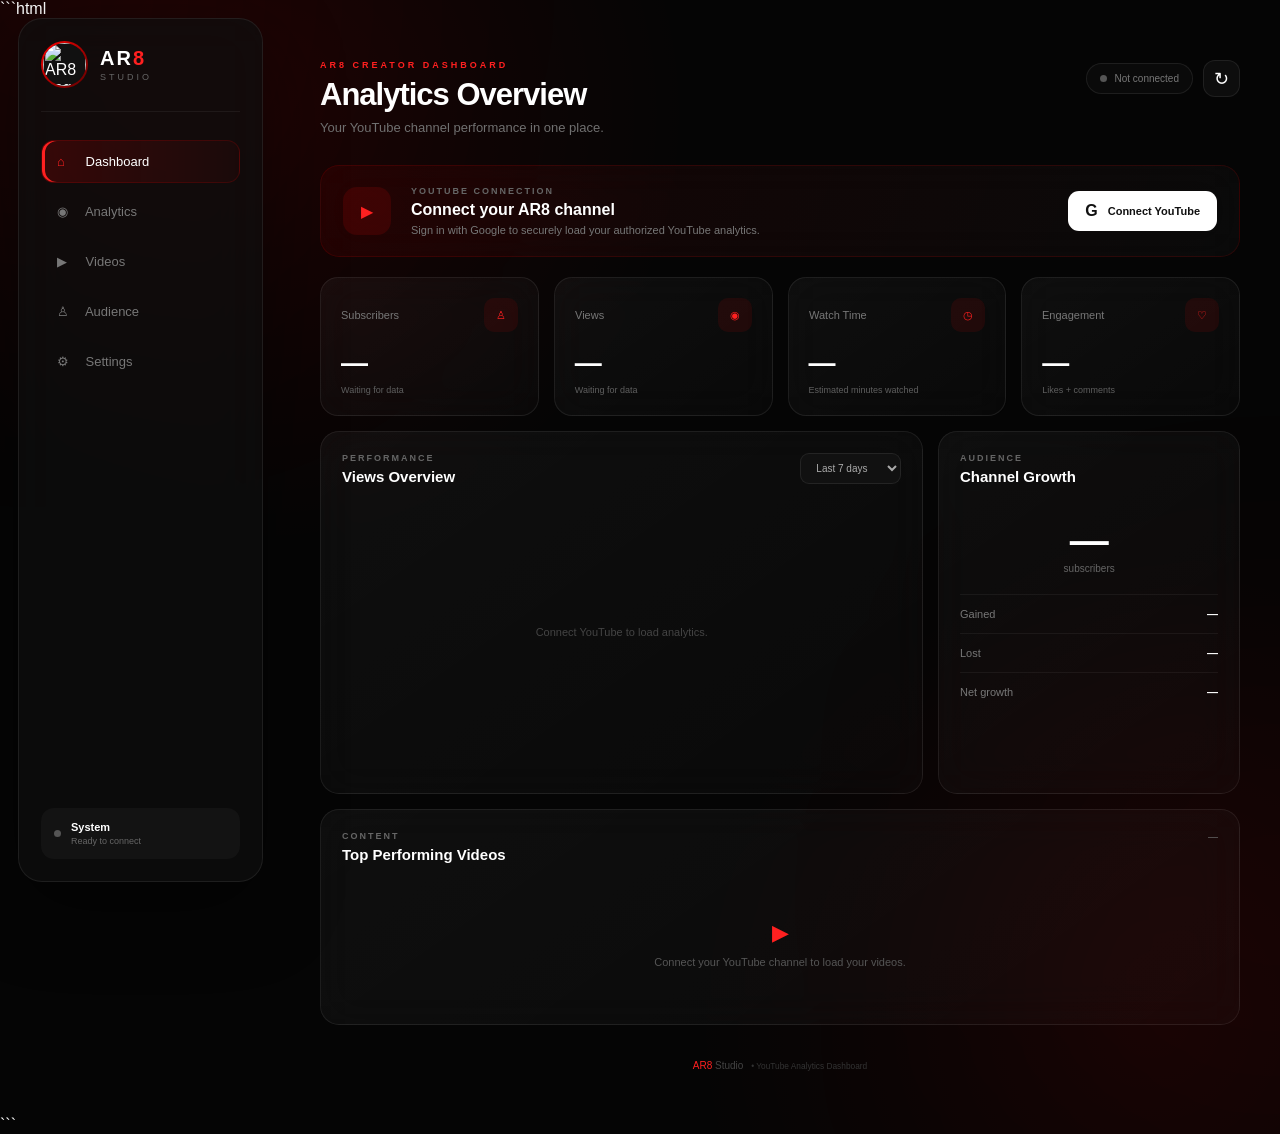
==== index.html @ e1defdbb "Rename Chromatic.html to index.html" ====
```html
<!DOCTYPE html>
<html lang="en">
<head>
    <meta charset="UTF-8">
    <meta name="viewport" content="width=device-width, initial-scale=1.0">

    <title>AR8 Studio — Analytics</title>

    <link rel="stylesheet" href="style.css">
</head>

<body>

    <!-- Background -->
    <div class="bg-glow glow-one"></div>
    <div class="bg-glow glow-two"></div>


    <!-- =========================
         SIDEBAR
    ========================== -->

    <aside class="sidebar">

        <div class="brand">

            <div class="logo-wrap">
                <!-- নিজের logo এখানে বসাবে -->
                <img
                    src="YOUR_LOGO_URL"
                    alt="AR8 Logo"
                >
            </div>

            <div>
                <h2>AR<span>8</span></h2>
                <p>STUDIO</p>
            </div>

        </div>


        <nav class="navigation">

            <button class="nav-item active">
                <span>⌂</span>
                Dashboard
            </button>

            <button class="nav-item">
                <span>◉</span>
                Analytics
            </button>

            <button class="nav-item">
                <span>▶</span>
                Videos
            </button>

            <button class="nav-item">
                <span>♙</span>
                Audience
            </button>

            <button class="nav-item">
                <span>⚙</span>
                Settings
            </button>

        </nav>


        <div class="sidebar-bottom">

            <div class="connection">

                <span class="status-dot"></span>

                <div>
                    <strong>System</strong>
                    <small>Ready to connect</small>
                </div>

            </div>

        </div>

    </aside>



    <!-- =========================
         MAIN
    ========================== -->

    <main class="main">


        <!-- TOPBAR -->

        <header class="topbar">

            <div>

                <div class="eyebrow">
                    AR8 CREATOR DASHBOARD
                </div>

                <h1>
                    Analytics Overview
                </h1>

                <p>
                    Your YouTube channel performance in one place.
                </p>

            </div>


            <div class="top-actions">

                <div class="last-update">
                    <span class="status-dot"></span>
                    <span id="updateText">
                        Not connected
                    </span>
                </div>

                <button
                    id="refreshBtn"
                    class="icon-button"
                    title="Refresh"
                >
                    ↻
                </button>

            </div>

        </header>



        <!-- =========================
             LOGIN
        ========================== -->

        <section
            id="loginCard"
            class="login-card"
        >

            <div class="login-icon">
                ▶
            </div>

            <div class="login-content">

                <span class="section-label">
                    YOUTUBE CONNECTION
                </span>

                <h2>
                    Connect your AR8 channel
                </h2>

                <p>
                    Sign in with Google to securely load your
                    authorized YouTube analytics.
                </p>

            </div>


            <button
                id="googleLogin"
                class="google-button"
            >
                <span class="google-icon">G</span>
                Connect YouTube
            </button>

        </section>



        <!-- =========================
             STATS
        ========================== -->

        <section class="stats-grid">


            <article class="stat-card">

                <div class="stat-heading">

                    <span>
                        Subscribers
                    </span>

                    <div class="stat-icon">
                        ♙
                    </div>

                </div>

                <strong id="subscribers">
                    —
                </strong>

                <small id="subscriberGrowth">
                    Waiting for data
                </small>

            </article>



            <article class="stat-card">

                <div class="stat-heading">

                    <span>
                        Views
                    </span>

                    <div class="stat-icon">
                        ◉
                    </div>

                </div>

                <strong id="views">
                    —
                </strong>

                <small id="viewGrowth">
                    Waiting for data
                </small>

            </article>



            <article class="stat-card">

                <div class="stat-heading">

                    <span>
                        Watch Time
                    </span>

                    <div class="stat-icon">
                        ◷
                    </div>

                </div>

                <strong id="watchTime">
                    —
                </strong>

                <small>
                    Estimated minutes watched
                </small>

            </article>



            <article class="stat-card">

                <div class="stat-heading">

                    <span>
                        Engagement
                    </span>

                    <div class="stat-icon">
                        ♡
                    </div>

                </div>

                <strong id="engagement">
                    —
                </strong>

                <small>
                    Likes + comments
                </small>

            </article>

        </section>



        <!-- =========================
             ANALYTICS
        ========================== -->

        <section class="dashboard-grid">


            <article class="panel analytics-panel">

                <div class="panel-header">

                    <div>

                        <span class="section-label">
                            PERFORMANCE
                        </span>

                        <h2>
                            Views Overview
                        </h2>

                    </div>


                    <select id="dateRange">

                        <option value="7">
                            Last 7 days
                        </option>

                        <option value="28">
                            Last 28 days
                        </option>

                        <option value="90">
                            Last 90 days
                        </option>

                    </select>

                </div>


                <div
                    id="viewsChart"
                    class="chart"
                >

                    <div class="chart-empty">
                        Connect YouTube to load analytics.
                    </div>

                </div>

            </article>



            <!-- AUDIENCE -->

            <article class="panel audience-panel">

                <div class="panel-header">

                    <div>

                        <span class="section-label">
                            AUDIENCE
                        </span>

                        <h2>
                            Channel Growth
                        </h2>

                    </div>

                </div>


                <div class="audience-main">

                    <strong id="audienceNumber">
                        —
                    </strong>

                    <span>
                        subscribers
                    </span>

                </div>


                <div class="metric-row">

                    <span>
                        Gained
                    </span>

                    <strong id="gained">
                        —
                    </strong>

                </div>


                <div class="metric-row">

                    <span>
                        Lost
                    </span>

                    <strong id="lost">
                        —
                    </strong>

                </div>


                <div class="metric-row">

                    <span>
                        Net growth
                    </span>

                    <strong id="netGrowth">
                        —
                    </strong>

                </div>

            </article>

        </section>



        <!-- =========================
             TOP VIDEOS
        ========================== -->

        <section class="panel videos-panel">

            <div class="panel-header">

                <div>

                    <span class="section-label">
                        CONTENT
                    </span>

                    <h2>
                        Top Performing Videos
                    </h2>

                </div>

                <span
                    id="videoCount"
                    class="muted"
                >
                    —
                </span>

            </div>


            <div
                id="videosList"
                class="videos-list"
            >

                <div class="empty-state">

                    <div>
                        ▶
                    </div>

                    <p>
                        Connect your YouTube channel
                        to load your videos.
                    </p>

                </div>

            </div>

        </section>



        <!-- =========================
             FOOTER
        ========================== -->

        <footer>

            <span>AR8</span> Studio

            <small>
                • YouTube Analytics Dashboard
            </small>

        </footer>


    </main>


    <script src="app.js"></script>

</body>
</html>
```
---- style.css ----
* {
    margin: 0;
    padding: 0;
    box-sizing: border-box;
}

:root {
    --red: #ff2020;
    --red-dark: #b40000;

    --bg: #050505;
    --panel: rgba(18, 18, 18, 0.72);

    --border: rgba(255, 255, 255, 0.08);

    --text: #ffffff;
    --muted: #858585;
}

body {
    min-height: 100vh;

    background:
        radial-gradient(
            circle at 20% 10%,
            rgba(255, 0, 0, 0.08),
            transparent 30%
        ),
        radial-gradient(
            circle at 90% 90%,
            rgba(255, 0, 0, 0.06),
            transparent 30%
        ),
        var(--bg);

    color: var(--text);

    font-family:
        Inter,
        Arial,
        Helvetica,
        sans-serif;

    overflow-x: hidden;
}


/* =========================
   BACKGROUND
========================= */

.bg-glow {
    position: fixed;

    width: 400px;
    height: 400px;

    border-radius: 50%;

    filter: blur(150px);

    pointer-events: none;

    z-index: -1;
}

.glow-one {
    top: -200px;
    left: -150px;

    background: rgba(255, 0, 0, 0.12);
}

.glow-two {
    right: -200px;
    bottom: -200px;

    background: rgba(255, 0, 0, 0.08);
}


/* =========================
   SIDEBAR
========================= */

.sidebar {
    position: fixed;

    top: 18px;
    left: 18px;

    width: 245px;
    height: calc(100vh - 36px);

    padding: 22px;

    background:
        rgba(15, 15, 15, 0.72);

    border:
        1px solid var(--border);

    border-radius: 24px;

    backdrop-filter: blur(25px);

    box-shadow:
        0 25px 80px rgba(0, 0, 0, 0.45);

    display: flex;
    flex-direction: column;

    z-index: 10;
}


/* BRAND */

.brand {
    display: flex;

    align-items: center;

    gap: 12px;

    padding-bottom: 23px;

    border-bottom:
        1px solid rgba(255,255,255,0.06);
}

.logo-wrap {
    width: 47px;
    height: 47px;

    border-radius: 50%;

    padding: 2px;

    background:
        linear-gradient(
            135deg,
            #ff0000,
            #5e0000
        );
}

.logo-wrap img {
    width: 100%;
    height: 100%;

    border-radius: 50%;

    object-fit: cover;

    background: #111;
}

.brand h2 {
    font-size: 20px;

    letter-spacing: 2px;
}

.brand h2 span {
    color: var(--red);
}

.brand p {
    margin-top: 2px;

    color: #666;

    font-size: 9px;

    letter-spacing: 3px;
}


/* NAV */

.navigation {
    margin-top: 28px;

    display: flex;
    flex-direction: column;

    gap: 7px;
}

.nav-item {
    width: 100%;

    padding: 13px 15px;

    border: 1px solid transparent;

    border-radius: 13px;

    background: transparent;

    color: #777;

    text-align: left;

    font-size: 13px;

    cursor: pointer;

    transition: 0.25s;
}

.nav-item span {
    display: inline-block;

    width: 25px;

    color: #777;
}

.nav-item:hover {
    color: white;

    background:
        rgba(255,255,255,0.04);
}

.nav-item.active {
    color: white;

    background:
        linear-gradient(
            90deg,
            rgba(255,0,0,0.16),
            rgba(255,0,0,0.04)
        );

    border-color:
        rgba(255,0,0,0.15);

    box-shadow:
        inset 3px 0 var(--red);
}

.nav-item.active span {
    color: var(--red);
}


/* SIDEBAR BOTTOM */

.sidebar-bottom {
    margin-top: auto;
}

.connection {
    display: flex;

    align-items: center;

    gap: 10px;

    padding: 13px;

    border-radius: 13px;

    background:
        rgba(255,255,255,0.03);
}

.connection strong {
    display: block;

    font-size: 11px;
}

.connection small {
    display: block;

    margin-top: 3px;

    color: #666;

    font-size: 9px;
}

.status-dot {
    width: 7px;
    height: 7px;

    flex-shrink: 0;

    border-radius: 50%;

    background: #555;
}


/* =========================
   MAIN
========================= */

.main {
    margin-left: 280px;

    padding:
        42px 40px 25px;

    max-width: 1550px;
}


/* TOPBAR */

.topbar {
    display: flex;

    align-items: flex-start;
    justify-content: space-between;

    gap: 20px;

    margin-bottom: 30px;
}

.eyebrow {
    margin-bottom: 7px;

    color: var(--red);

    font-size: 9px;

    letter-spacing: 3px;

    font-weight: 700;
}

.topbar h1 {
    font-size: 31px;

    letter-spacing: -1px;
}

.topbar p {
    margin-top: 7px;

    color: #707070;

    font-size: 13px;
}

.top-actions {
    display: flex;

    align-items: center;

    gap: 10px;
}

.last-update {
    display: flex;

    align-items: center;

    gap: 8px;

    padding: 9px 13px;

    border:
        1px solid var(--border);

    border-radius: 30px;

    background:
        rgba(255,255,255,0.025);

    color: #777;

    font-size: 10px;
}

.icon-button {
    width: 37px;
    height: 37px;

    border:
        1px solid var(--border);

    border-radius: 12px;

    background:
        rgba(255,255,255,0.035);

    color: white;

    font-size: 18px;

    cursor: pointer;

    transition: 0.2s;
}

.icon-button:hover {
    border-color:
        rgba(255,0,0,0.3);

    color: var(--red);
}


/* =========================
   LOGIN CARD
========================= */

.login-card {
    display: flex;

    align-items: center;

    gap: 20px;

    margin-bottom: 20px;

    padding: 20px 22px;

    border:
        1px solid rgba(255,0,0,0.13);

    border-radius: 19px;

    background:
        linear-gradient(
            110deg,
            rgba(255,0,0,0.07),
            rgba(255,255,255,0.025)
        );

    backdrop-filter: blur(20px);
}

.login-icon {
    width: 48px;
    height: 48px;

    display: flex;

    align-items: center;
    justify-content: center;

    flex-shrink: 0;

    border-radius: 14px;

    background:
        rgba(255,0,0,0.12);

    color: var(--red);
}

.login-content {
    flex: 1;
}

.section-label {
    color: #666;

    font-size: 9px;

    letter-spacing: 2px;

    font-weight: 700;
}

.login-content h2 {
    margin-top: 5px;

    font-size: 16px;
}

.login-content p {
    margin-top: 5px;

    color: #777;

    font-size: 11px;
}

.google-button {
    display: flex;

    align-items: center;

    gap: 10px;

    padding: 11px 17px;

    border: 0;

    border-radius: 11px;

    background: white;

    color: #111;

    font-weight: 700;

    font-size: 11px;

    cursor: pointer;

    transition: 0.2s;
}

.google-button:hover {
    transform: translateY(-2px);

    box-shadow:
        0 10px 30px rgba(255,255,255,0.12);
}

.google-icon {
    font-size: 16px;
}


/* =========================
   STATS
========================= */

.stats-grid {
    display: grid;

    grid-template-columns:
        repeat(4, 1fr);

    gap: 15px;

    margin-bottom: 15px;
}

.stat-card,
.panel {
    background:
        linear-gradient(
            145deg,
            rgba(255,255,255,0.045),
            rgba(255,255,255,0.018)
        );

    border:
        1px solid var(--border);

    backdrop-filter: blur(20px);
}

.stat-card {
    padding: 20px;

    border-radius: 18px;

    transition: 0.25s;
}

.stat-card:hover {
    transform: translateY(-3px);

    border-color:
        rgba(255,0,0,0.2);
}

.stat-heading {
    display: flex;

    align-items: center;
    justify-content: space-between;

    color: #777;

    font-size: 11px;
}

.stat-icon {
    width: 34px;
    height: 34px;

    display: flex;

    align-items: center;
    justify-content: center;

    border-radius: 10px;

    background:
        rgba(255,0,0,0.09);

    color: var(--red);
}

.stat-card > strong {
    display: block;

    margin-top: 16px;

    font-size: 27px;
}

.stat-card > small {
    display: block;

    margin-top: 6px;

    color: #5f5f5f;

    font-size: 9px;
}


/* =========================
   PANELS
========================= */

.dashboard-grid {
    display: grid;

    grid-template-columns:
        2fr 1fr;

    gap: 15px;

    margin-bottom: 15px;
}

.panel {
    padding: 21px;

    border-radius: 19px;
}

.panel-header {
    display: flex;

    align-items: flex-start;
    justify-content: space-between;

    gap: 20px;

    margin-bottom: 22px;
}

.panel-header h2 {
    margin-top: 5px;

    font-size: 15px;
}

.muted {
    color: #666;

    font-size: 10px;
}

select {
    padding: 8px 11px;

    border:
        1px solid var(--border);

    border-radius: 9px;

    background: #111;

    color: #aaa;

    font-size: 10px;

    outline: none;
}


/* =========================
   CHART
========================= */

.chart {
    height: 265px;

    display: flex;

    align-items: flex-end;

    gap: 8px;

    padding:
        10px 4px 25px;
}

.chart-empty {
    width: 100%;
    height: 100%;

    display: flex;

    align-items: center;
    justify-content: center;

    color: #444;

    font-size: 11px;
}


/* =========================
   AUDIENCE
========================= */

.audience-main {
    padding: 12px 0 20px;

    text-align: center;
}

.audience-main strong {
    display: block;

    font-size: 39px;
}

.audience-main span {
    color: #666;

    font-size: 10px;
}

.metric-row {
    display: flex;

    align-items: center;
    justify-content: space-between;

    padding: 13px 0;

    border-top:
        1px solid rgba(255,255,255,0.05);

    color: #777;

    font-size: 11px;
}

.metric-row strong {
    color: white;
}


/* =========================
   VIDEOS
========================= */

.videos-panel {
    margin-bottom: 15px;
}

.videos-list {
    display: flex;

    flex-direction: column;

    gap: 7px;
}

.empty-state {
    padding: 35px;

    text-align: center;

    color: #555;

    font-size: 11px;
}

.empty-state div {
    margin-bottom: 10px;

    color: var(--red);

    font-size: 22px;
}

.video-row {
    display: flex;

    align-items: center;

    gap: 13px;

    padding: 9px;

    border-radius: 12px;

    transition: 0.2s;
}

.video-row:hover {
    background:
        rgba(255,255,255,0.035);
}

.video-thumb {
    width: 100px;
    height: 57px;

    object-fit: cover;

    border-radius: 8px;

    background: #111;
}

.video-info {
    flex: 1;

    min-width: 0;
}

.video-info h3 {
    overflow: hidden;

    white-space: nowrap;
    text-overflow: ellipsis;

    font-size: 11px;
}

.video-info p {
    margin-top: 5px;

    color: #666;

    font-size: 9px;
}

.video-views {
    color: #aaa;

    font-size: 10px;
}


/* =========================
   FOOTER
========================= */

footer {
    padding: 20px 0;

    color: #444;

    text-align: center;

    font-size: 10px;
}

footer span {
    color: var(--red);
}

footer small {
    margin-left: 5px;

    color: #333;
}


/* =========================
   RESPONSIVE
========================= */

@media (max-width: 1150px) {

    .stats-grid {
        grid-template-columns:
            repeat(2, 1fr);
    }

    .dashboard-grid {
        grid-template-columns: 1fr;
    }
}


@media (max-width: 750px) {

    .sidebar {
        position: relative;

        top: auto;
        left: auto;

        width: calc(100% - 20px);
        height: auto;

        margin: 10px;

        border-radius: 20px;
    }

    .main {
        margin-left: 0;

        padding: 25px 15px;
    }

    .navigation {
        flex-direction: row;

        overflow-x: auto;
    }

    .nav-item {
        min-width: 110px;
    }

    .topbar {
        flex-direction: column;
    }

    .stats-grid {
        grid-template-columns: 1fr;
    }

    .login-card {
        flex-direction: column;

        align-items: flex-start;
    }

    .google-button {
        width: 100%;

        justify-content: center;
    }

    .video-views {
        display: none;
    }
}
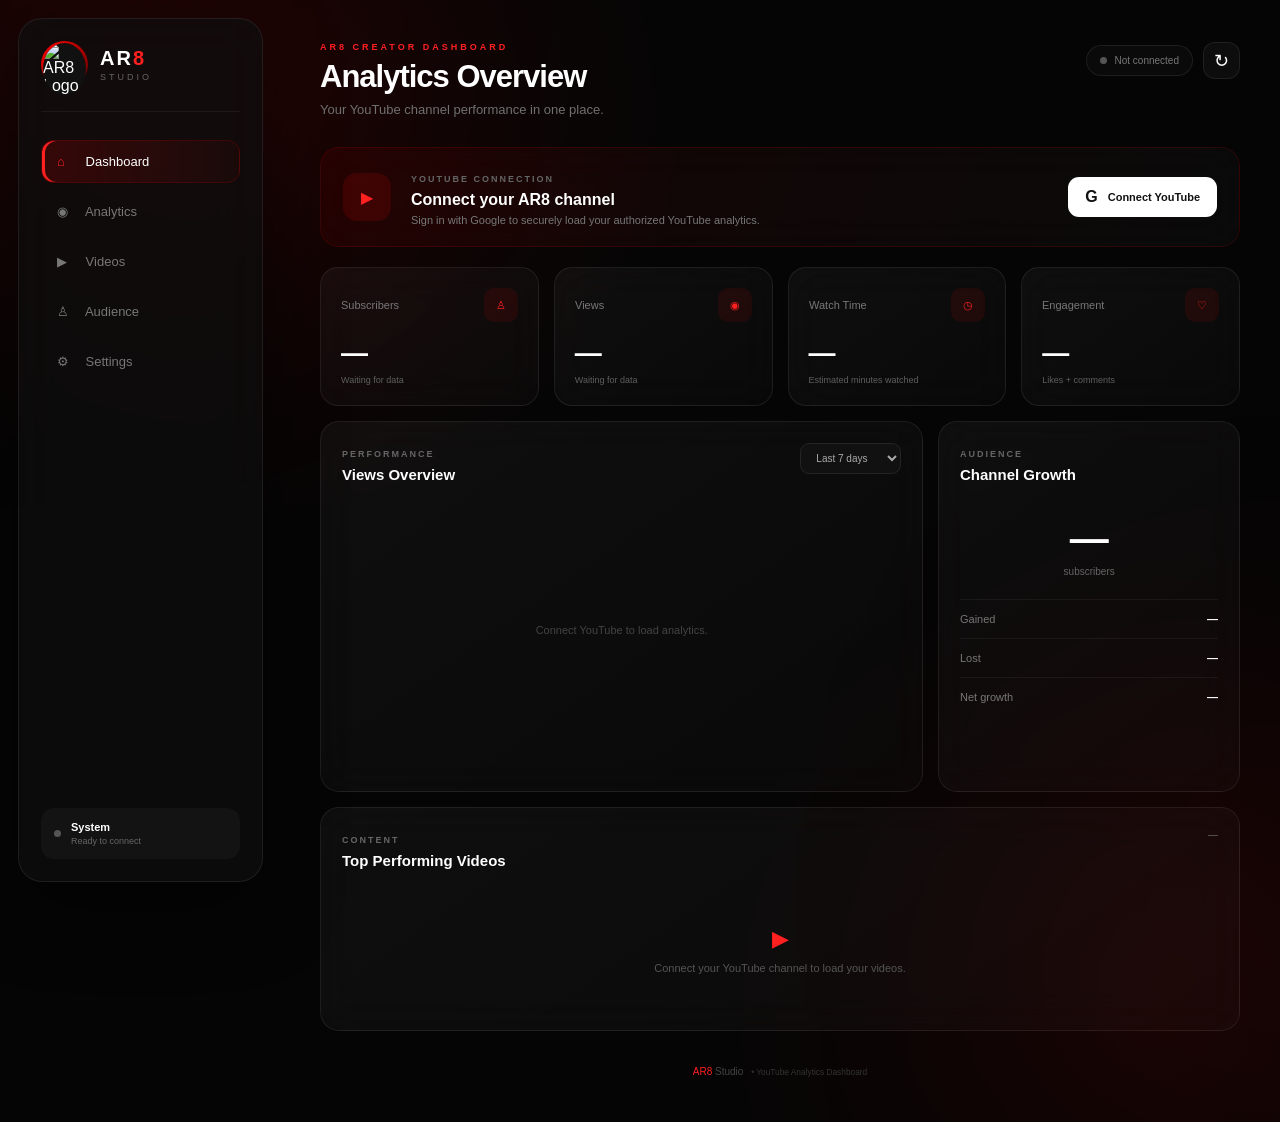
==== commit 61d747d2: "Add files via upload" ====
--- a/index.html
+++ b/index.html
@@ -1,4 +1,4 @@
-```html
+
 <!DOCTYPE html>
 <html lang="en">
 <head>
@@ -28,7 +28,7 @@
             <div class="logo-wrap">
                 <!-- নিজের logo এখানে বসাবে -->
                 <img
-                    src="YOUR_LOGO_URL"
+                    src="https://yt3.googleusercontent.com/GSHYuugy4mRaVu5SSUrZEMteXiQHvOKYN9in-1Mk8sfNp1Kd9fjz5E3NGp-vFXL0YnRE_qeP_Q=s160-c-k-c0x00ffffff-no-rj"
                     alt="AR8 Logo"
                 >
             </div>
@@ -509,4 +509,4 @@
 
 </body>
 </html>
-```
+
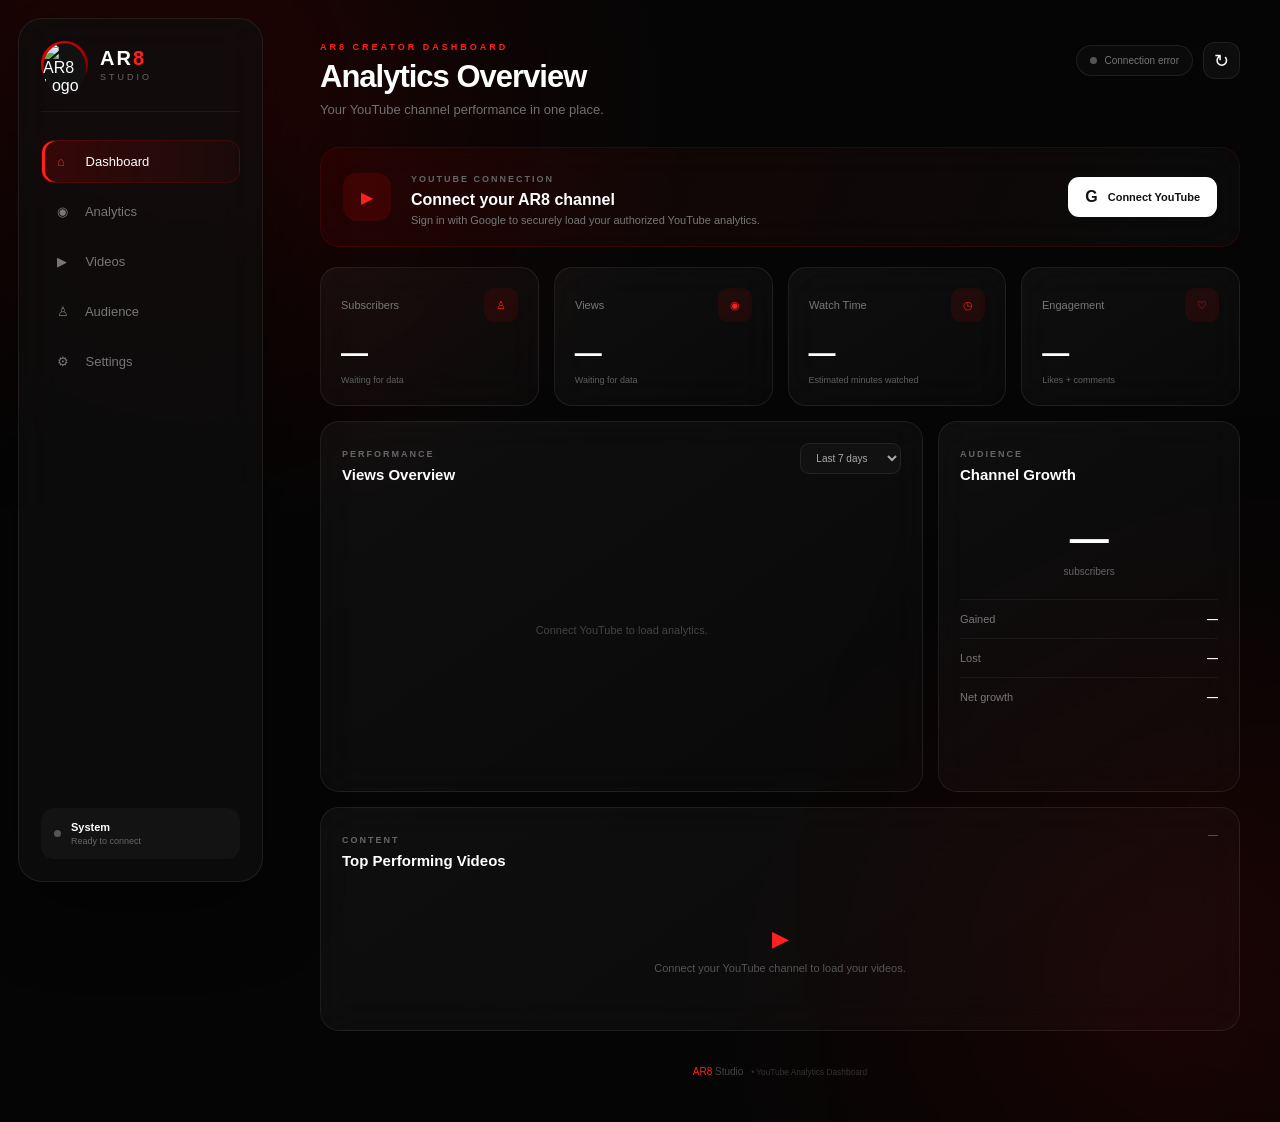
==== commit de24bff6: "Refactor index.html for improved structure and navigation Refactored HTML structure, added IDs for n" ====
--- a/index.html
+++ b/index.html
@@ -1,4 +1,3 @@
-
 <!DOCTYPE html>
 <html lang="en">
 <head>
@@ -26,7 +25,6 @@
         <div class="brand">
 
             <div class="logo-wrap">
-                <!-- নিজের logo এখানে বসাবে -->
                 <img
                     src="https://yt3.googleusercontent.com/GSHYuugy4mRaVu5SSUrZEMteXiQHvOKYN9in-1Mk8sfNp1Kd9fjz5E3NGp-vFXL0YnRE_qeP_Q=s160-c-k-c0x00ffffff-no-rj"
                     alt="AR8 Logo"
@@ -43,27 +41,47 @@
 
         <nav class="navigation">
 
-            <button class="nav-item active">
+            <button
+                class="nav-item active"
+                type="button"
+                data-target="dashboardSection"
+            >
                 <span>⌂</span>
                 Dashboard
             </button>
 
-            <button class="nav-item">
+            <button
+                class="nav-item"
+                type="button"
+                data-target="analyticsSection"
+            >
                 <span>◉</span>
                 Analytics
             </button>
 
-            <button class="nav-item">
+            <button
+                class="nav-item"
+                type="button"
+                data-target="videosSection"
+            >
                 <span>▶</span>
                 Videos
             </button>
 
-            <button class="nav-item">
+            <button
+                class="nav-item"
+                type="button"
+                data-target="audienceSection"
+            >
                 <span>♙</span>
                 Audience
             </button>
 
-            <button class="nav-item">
+            <button
+                class="nav-item"
+                type="button"
+                data-target="settingsSection"
+            >
                 <span>⚙</span>
                 Settings
             </button>
@@ -79,7 +97,9 @@
 
                 <div>
                     <strong>System</strong>
-                    <small>Ready to connect</small>
+                    <small id="connectionStatus">
+                        Ready to connect
+                    </small>
                 </div>
 
             </div>
@@ -99,7 +119,7 @@
 
         <!-- TOPBAR -->
 
-        <header class="topbar">
+        <header class="topbar" id="dashboardSection">
 
             <div>
 
@@ -121,16 +141,21 @@
             <div class="top-actions">
 
                 <div class="last-update">
+
                     <span class="status-dot"></span>
+
                     <span id="updateText">
                         Not connected
                     </span>
-                </div>
+
+                </div>
+
 
                 <button
                     id="refreshBtn"
                     class="icon-button"
-                    title="Refresh"
+                    type="button"
+                    title="Refresh dashboard"
                 >
                     ↻
                 </button>
@@ -154,6 +179,7 @@
                 ▶
             </div>
 
+
             <div class="login-content">
 
                 <span class="section-label">
@@ -172,12 +198,21 @@
             </div>
 
 
+            <!-- IMPORTANT:
+                 Correct Railway OAuth route -->
             <button
                 id="googleLogin"
                 class="google-button"
+                type="button"
+                onclick="connectYouTube()"
             >
-                <span class="google-icon">G</span>
+
+                <span class="google-icon">
+                    G
+                </span>
+
                 Connect YouTube
+
             </button>
 
         </section>
@@ -190,7 +225,6 @@
 
         <section class="stats-grid">
 
-
             <article class="stat-card">
 
                 <div class="stat-heading">
@@ -216,7 +250,6 @@
             </article>
 
 
-
             <article class="stat-card">
 
                 <div class="stat-heading">
@@ -242,7 +275,6 @@
             </article>
 
 
-
             <article class="stat-card">
 
                 <div class="stat-heading">
@@ -268,7 +300,6 @@
             </article>
 
 
-
             <article class="stat-card">
 
                 <div class="stat-heading">
@@ -301,8 +332,10 @@
              ANALYTICS
         ========================== -->
 
-        <section class="dashboard-grid">
-
+        <section
+            class="dashboard-grid"
+            id="analyticsSection"
+        >
 
             <article class="panel analytics-panel">
 
@@ -357,7 +390,10 @@
 
             <!-- AUDIENCE -->
 
-            <article class="panel audience-panel">
+            <article
+                class="panel audience-panel"
+                id="audienceSection"
+            >
 
                 <div class="panel-header">
 
@@ -434,10 +470,13 @@
 
 
         <!-- =========================
-             TOP VIDEOS
+             VIDEOS
         ========================== -->
 
-        <section class="panel videos-panel">
+        <section
+            class="panel videos-panel"
+            id="videosSection"
+        >
 
             <div class="panel-header">
 
@@ -488,6 +527,41 @@
 
 
         <!-- =========================
+             SETTINGS
+        ========================== -->
+
+        <section
+            class="panel"
+            id="settingsSection"
+            style="display:none; margin-bottom:15px;"
+        >
+
+            <div class="panel-header">
+
+                <div>
+
+                    <span class="section-label">
+                        SETTINGS
+                    </span>
+
+                    <h2>
+                        AR8 Studio Settings
+                    </h2>
+
+                </div>
+
+            </div>
+
+            <p style="color:#777; font-size:11px;">
+                Your AR8 Studio connection and dashboard
+                settings will appear here.
+            </p>
+
+        </section>
+
+
+
+        <!-- =========================
              FOOTER
         ========================== -->
 
@@ -505,8 +579,208 @@
     </main>
 
 
+
+    <!-- =========================
+         BASIC BUTTON SYSTEM
+    ========================== -->
+
+    <script>
+
+        /*
+         * Railway backend
+         */
+        const AR8_BACKEND =
+            "https://ar8-backend-production.up.railway.app";
+
+
+        /*
+         * GOOGLE LOGIN
+         *
+         * IMPORTANT:
+         * Backend route is /api/auth/login
+         */
+        function connectYouTube() {
+
+            window.location.href =
+                AR8_BACKEND + "/api/auth/login";
+
+        }
+
+
+        /*
+         * SIDEBAR NAVIGATION
+         */
+
+        const navButtons =
+            document.querySelectorAll(
+                ".nav-item"
+            );
+
+
+        navButtons.forEach(button => {
+
+            button.addEventListener(
+                "click",
+                function () {
+
+                    navButtons.forEach(item => {
+
+                        item.classList.remove(
+                            "active"
+                        );
+
+                    });
+
+
+                    this.classList.add(
+                        "active"
+                    );
+
+
+                    const targetId =
+                        this.dataset.target;
+
+
+                    /*
+                     * Settings is a special
+                     * hidden section.
+                     */
+
+                    if (
+                        targetId ===
+                        "settingsSection"
+                    ) {
+
+                        document
+                            .getElementById(
+                                "settingsSection"
+                            )
+                            .style.display =
+                            "block";
+
+
+                        window.scrollTo({
+                            top: document
+                                .getElementById(
+                                    "settingsSection"
+                                )
+                                .offsetTop - 30,
+
+                            behavior: "smooth"
+                        });
+
+                        return;
+
+                    }
+
+
+                    /*
+                     * Hide settings
+                     * when going elsewhere.
+                     */
+
+                    document
+                        .getElementById(
+                            "settingsSection"
+                        )
+                        .style.display =
+                        "none";
+
+
+                    const target =
+                        document.getElementById(
+                            targetId
+                        );
+
+
+                    if (target) {
+
+                        target.scrollIntoView({
+                            behavior: "smooth",
+                            block: "start"
+                        });
+
+                    }
+
+                }
+            );
+
+        });
+
+
+        /*
+         * REFRESH BUTTON
+         *
+         * app.js already contains
+         * loadDashboard().
+         */
+
+        const refreshButton =
+            document.getElementById(
+                "refreshBtn"
+            );
+
+
+        if (refreshButton) {
+
+            refreshButton.addEventListener(
+                "click",
+                function () {
+
+                    if (
+                        typeof loadDashboard ===
+                        "function"
+                    ) {
+
+                        loadDashboard();
+
+                    } else {
+
+                        window.location.reload();
+
+                    }
+
+                }
+            );
+
+        }
+
+
+        /*
+         * DATE RANGE
+         */
+
+        const dateRange =
+            document.getElementById(
+                "dateRange"
+            );
+
+
+        if (dateRange) {
+
+            dateRange.addEventListener(
+                "change",
+                function () {
+
+                    if (
+                        typeof loadDashboard ===
+                        "function"
+                    ) {
+
+                        loadDashboard();
+
+                    }
+
+                }
+            );
+
+        }
+
+    </script>
+
+
+    <!-- YOUR EXISTING APP JS -->
     <script src="app.js"></script>
 
 </body>
 </html>
-
